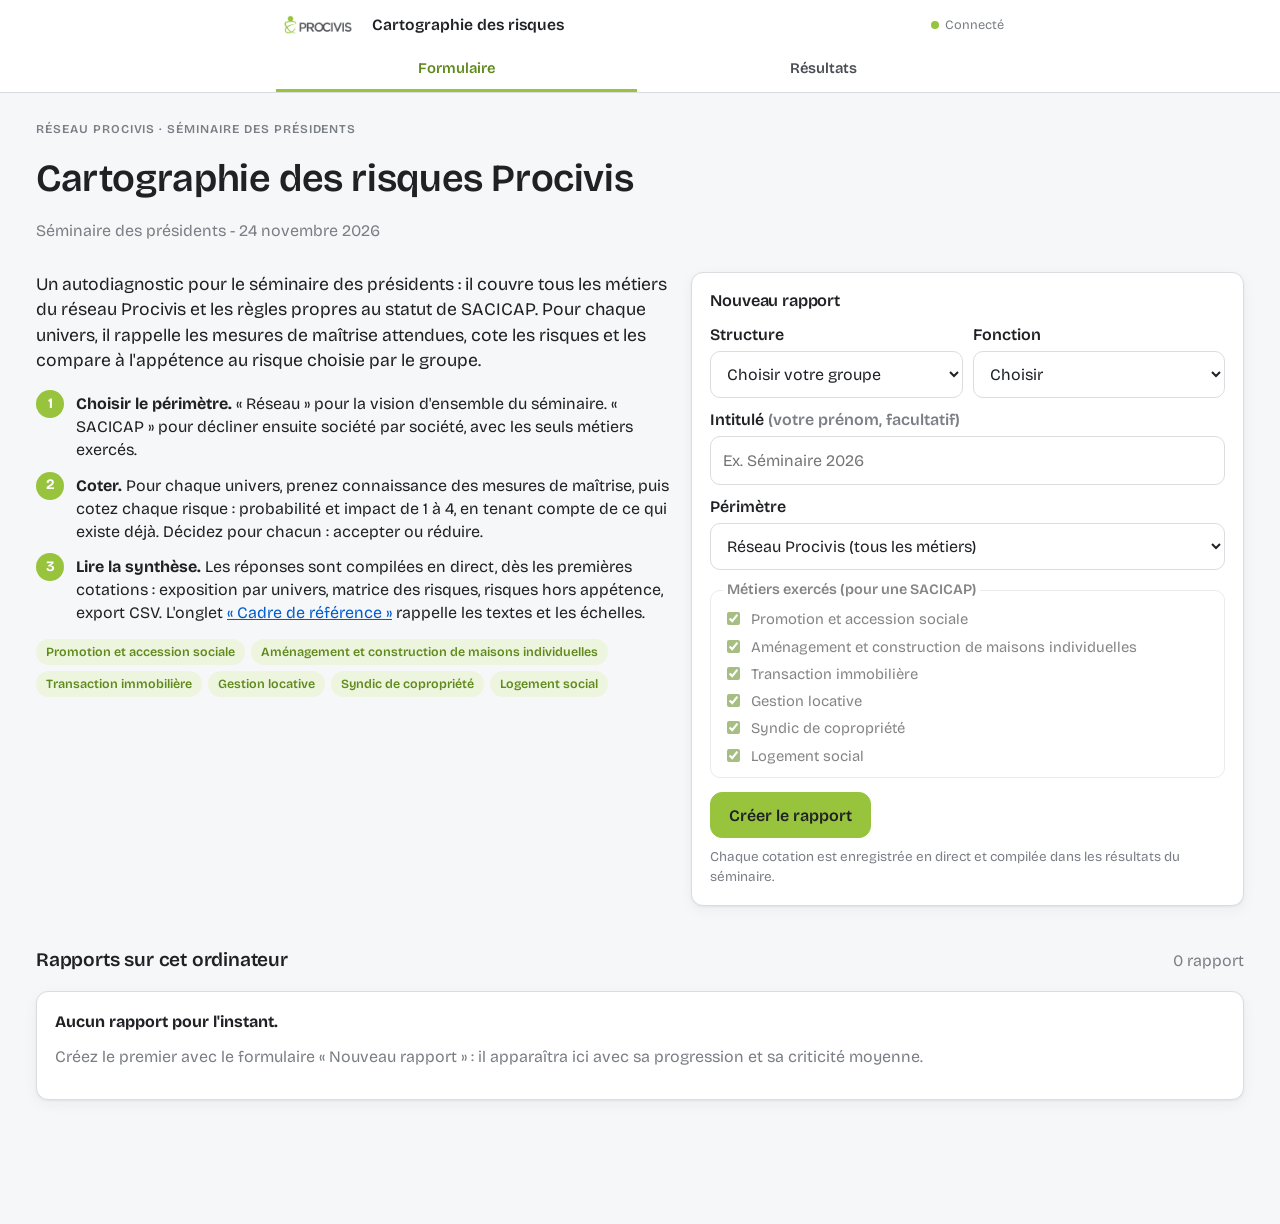
==== presidents/index.html @ 071e6ce3 "Page du séminaire des présidents et sauvegarde qui ne boucle plus Page presidents/ pour le séminaire" ====
<!doctype html>
<html lang="fr">
<head>
<meta charset="utf-8">
<meta name="viewport" content="width=device-width, initial-scale=1, viewport-fit=cover">
<title>Cartographie des risques - séminaire des présidents</title>
<meta name="description" content="Cartographie des risques du réseau Procivis : évaluation de la maîtrise et cotation des risques par les présidents de SACICAP, séminaire du 24 novembre 2026.">
<meta name="robots" content="noindex">
<link rel="icon" type="image/png" href="../assets/isotype-procivis.png">
<link rel="preconnect" href="https://fonts.googleapis.com">
<link rel="preconnect" href="https://fonts.gstatic.com" crossorigin>
<link href="https://fonts.googleapis.com/css2?family=Bricolage+Grotesque:opsz,wght@12..96,400;12..96,500;12..96,600;12..96,700&display=swap" rel="stylesheet">
<link rel="stylesheet" href="../styles.css?v=2026-11-23-presidents">
</head>
<body>
<header class="topbar">
  <div class="topbar-in">
    <a href="#/" aria-label="Accueil"><img src="../assets/logo-procivis.png" alt="Procivis"></a>
    <div class="titre">Cartographie des risques</div>
    <div class="statut" id="statut"><span class="dot"></span><span id="statut-txt">Chargement</span></div>
  </div>
  <nav class="onglets" aria-label="Sections"><a id="ong-form" href="#/">Formulaire</a><a id="ong-res" href="#/resultats">Résultats</a></nav>
</header>
<main id="app" class="page" aria-live="polite"></main>
<div id="bottombar"></div>
<div class="toast" id="toast" role="status"></div>
<div class="tooltip" id="tooltip" role="tooltip"></div>
<!-- Le script, le stockage et la feuille de style sont ceux de la page principale (dossier parent) ; config.js,
     societes.json et referentiel.json sont propres à ce dossier. Numéro de version : à changer à chaque mise en ligne pour que les navigateurs ne gardent pas un ancien script en cache -->
<script src="config.js?v=2026-11-23-presidents"></script>
<script src="../store.js?v=2026-11-23-presidents"></script>
<script src="../app.js?v=2026-11-23-presidents"></script>
</body>
</html>
---- styles.css ----
:root {
  --vert: #97C33D;
  --vert-fonce: #5F8A1C;
  --vert-pale: #EEF5DF;
  --gris: #525459;
  --gris-moyen: #8A8D93;
  --gris-clair: #E6E7E9;
  --fond: #F6F7F8;
  --surface: #FFFFFF;
  --encre: #1F2124;
  --encre-2: #4A4D53;
  --encre-3: #7A7E85;
  --bordure: #DADCE0;
  --accent-bleu: #005CCE;
  /* Niveaux de criticité (statuts, toujours accompagnés d'un libellé) */
  --niv-faible-bg: #E6F0D3; --niv-faible-fg: #3F6312;
  --niv-modere-bg: #F9DC7A; --niv-modere-fg: #5C4600;
  --niv-eleve-bg: #F4A86A; --niv-eleve-fg: #5E2A00;
  --niv-critique-bg: #EA6E86; --niv-critique-fg: #4D0718;
  --rayon: 12px;
  --ombre: 0 1px 2px rgba(31,33,36,.06), 0 4px 14px rgba(31,33,36,.05);
  --police: "Bricolage Grotesque", system-ui, -apple-system, "Segoe UI", Roboto, sans-serif;
}
* { box-sizing: border-box; }
html { -webkit-text-size-adjust: 100%; }
body { margin: 0; background: var(--fond); color: var(--encre); font-family: var(--police); font-size: 16px; line-height: 1.45; }
a { color: var(--accent-bleu); }
button { font-family: inherit; font-size: inherit; }
h1, h2, h3 { line-height: 1.2; margin: 0 0 .5rem; font-weight: 600; letter-spacing: -.01em; }
h1 { font-size: 1.55rem; } h2 { font-size: 1.2rem; } h3 { font-size: 1.02rem; }
p { margin: 0 0 .75rem; }
.muted { color: var(--encre-3); }
.small { font-size: .88rem; }

/* En-tête */
.topbar { position: sticky; top: 0; z-index: 20; background: var(--surface); border-bottom: 1px solid var(--bordure); }
.topbar-in { max-width: 760px; margin: 0 auto; padding: 10px 16px; display: flex; align-items: center; gap: 12px; }
.topbar img { height: 30px; width: auto; display: block; }
.topbar .titre { font-weight: 600; font-size: .98rem; flex: 1; }
/* Onglets Formulaire / Résultats, visibles sur toutes les pages */
.onglets { max-width: 760px; margin: 0 auto; padding: 0 16px; display: flex; gap: 6px; }
.onglets a { flex: 1; text-align: center; padding: 8px 12px 10px; font-weight: 600; font-size: .92rem; color: var(--encre-2); text-decoration: none; border-bottom: 3px solid transparent; }
.onglets a:hover { color: var(--encre); }
.onglets a.actif { color: var(--vert-fonce); border-bottom-color: var(--vert); }
.statut { display: inline-flex; align-items: center; gap: 6px; font-size: .8rem; color: var(--encre-3); white-space: nowrap; }
.statut .dot { width: 8px; height: 8px; border-radius: 50%; background: var(--vert); }
.statut.off .dot { background: var(--gris-moyen); }
.statut.busy .dot { background: #FFC400; }
.statut.err .dot { background: #FF3E65; }

/* Mise en page */
.page { max-width: 760px; margin: 0 auto; padding: 20px 16px 110px; }
.page.large { max-width: 1240px; }
.panel { overflow-x: auto; background: var(--surface); border: 1px solid var(--bordure); border-radius: var(--rayon); padding: 18px; margin-bottom: 14px; box-shadow: var(--ombre); }
.panel.accent { border-left: 4px solid var(--vert); }
.hero { display: flex; flex-direction: column; gap: 10px; padding: 8px 0 18px; }
.hero img { width: 180px; height: auto; }
.hero .sous { color: var(--encre-2); }
.etapes { display: grid; gap: 10px; margin: 6px 0 4px; }
.etape { display: flex; gap: 12px; align-items: flex-start; }
.etape b { flex: none; width: 28px; height: 28px; border-radius: 50%; background: var(--vert); color: #fff; display: inline-flex; align-items: center; justify-content: center; font-size: .9rem; }
.etape p { margin: 2px 0 0; }

/* Formulaires */
label.champ { display: block; font-weight: 600; margin: 12px 0 6px; }
label.champ small { display: block; font-weight: 400; color: var(--encre-3); }
input[type=text], select, textarea { width: 100%; padding: 12px 12px; border: 1px solid var(--bordure); border-radius: 10px; background: #fff; font: inherit; color: var(--encre); }
textarea { min-height: 96px; resize: vertical; }
input:focus, select:focus, textarea:focus, button:focus-visible { outline: 3px solid rgba(151,195,61,.45); outline-offset: 1px; }
.radios { display: grid; gap: 8px; }
.radio, .check { display: flex; gap: 10px; align-items: flex-start; padding: 10px 12px; border: 1px solid var(--bordure); border-radius: 10px; background: #fff; cursor: pointer; }
.radio input, .check input { margin-top: 3px; accent-color: var(--vert-fonce); }
.radio.on, .check.on { border-color: var(--vert); background: var(--vert-pale); }

/* Boutons */
.btn { display: inline-flex; align-items: center; justify-content: center; gap: 8px; min-height: 46px; padding: 10px 18px; border-radius: 12px; border: 1px solid var(--bordure); background: #fff; color: var(--encre); cursor: pointer; font-weight: 600; text-decoration: none; }
.btn.primaire { background: var(--vert); border-color: var(--vert); color: #1F2124; }
.btn.primaire:hover { background: #88B232; }
.btn.secondaire { background: var(--gris); border-color: var(--gris); color: #fff; }
.btn.lien { border: 0; background: transparent; color: var(--accent-bleu); font-weight: 500; padding: 6px 4px; min-height: 0; }
.btn[disabled] { opacity: .55; cursor: default; }
.btn.danger { background: #FFE0E7; border-color: #FF3E65; color: #8A0F2E; }
.btn.danger:hover { background: #FFD0DA; }
.btn.bloc { width: 100%; }
.actions { display: flex; flex-wrap: wrap; gap: 10px; margin-top: 14px; }

/* Liste des univers */
.bloc-titre { margin: 18px 0 8px; font-size: .82rem; text-transform: uppercase; letter-spacing: .08em; color: var(--encre-3); font-weight: 600; }
.ucard { display: flex; align-items: center; gap: 12px; width: 100%; text-align: left; background: var(--surface); border: 1px solid var(--bordure); border-radius: var(--rayon); padding: 14px 16px; margin-bottom: 8px; cursor: pointer; box-shadow: var(--ombre); }
.ucard:hover { border-color: var(--vert); }
.ucard .code { flex: none; width: 52px; font-size: .78rem; font-weight: 700; color: var(--vert-fonce); }
.ucard .nom { flex: 1; font-weight: 600; }
.ucard .meta { display: block; font-size: .82rem; color: var(--encre-3); font-weight: 400; }
.chip { display: inline-flex; align-items: center; gap: 6px; padding: 4px 10px; border-radius: 999px; font-size: .78rem; font-weight: 600; background: var(--gris-clair); color: var(--encre-2); white-space: nowrap; }
.chip.ok { background: var(--vert-pale); color: var(--vert-fonce); }
.chip.encours { background: #FFF3C4; color: #6B5200; }
.chip.sync { background: #E3F0FF; color: #084A9E; }
.progress { height: 8px; border-radius: 999px; background: var(--gris-clair); overflow: hidden; }
.progress > span { display: block; height: 100%; background: var(--vert); border-radius: 999px; transition: width .3s; }
.resume { display: flex; align-items: center; justify-content: space-between; gap: 12px; flex-wrap: wrap; }

/* Saisie d'un univers */
.rhead { display: flex; flex-direction: column; gap: 6px; margin-bottom: 12px; }
.rhead .nav { display: flex; justify-content: space-between; gap: 8px; }
.ref { font-size: .86rem; color: var(--encre-3); }
details.cadre { margin: 8px 0 0; }
details.cadre summary { cursor: pointer; color: var(--accent-bleu); font-weight: 500; }
.section-titre { display: flex; align-items: baseline; gap: 10px; margin: 20px 0 10px; }
.section-titre .num { color: var(--vert-fonce); font-weight: 700; }
.q { padding: 14px 0; border-top: 1px solid var(--gris-clair); }
.q:first-of-type { border-top: 0; }
.q p { margin: 0 0 10px; }
.q.libre label { display: block; margin: 0 0 8px; }
.q.libre .muted { font-weight: 400; }
.q.ajoutee { background: var(--vert-pale); border-top: 0; border-radius: 10px; padding: 14px 12px; margin-top: 8px; }
.q.ajoutee .chip { vertical-align: middle; }
.ajout-actions { margin-top: 6px; }
.ajout-ligne { display: flex; flex-wrap: wrap; gap: 8px; }
.ajout-ligne input[type=text] { flex: 1 1 240px; width: auto; }
.pills { display: flex; flex-wrap: wrap; gap: 8px; }
.pill { min-height: 44px; padding: 8px 12px; border-radius: 999px; border: 1px solid var(--bordure); background: #fff; color: var(--encre-2); cursor: pointer; font-weight: 500; font-size: .92rem; }
.pill:hover { border-color: var(--vert-fonce); }
.pill.on { background: var(--vert); border-color: var(--vert); color: #1F2124; font-weight: 600; }
.pill.na.on { background: var(--gris); border-color: var(--gris); color: #fff; }
.risque { padding: 16px 0; border-top: 1px solid var(--gris-clair); }
.risque .lib { display: flex; gap: 10px; align-items: flex-start; margin-bottom: 10px; }
.risque .lib .code { flex: none; font-size: .78rem; font-weight: 700; color: var(--vert-fonce); padding-top: 3px; width: 56px; }
.risque .lib b { font-weight: 600; }
.rate { display: grid; grid-template-columns: 96px 1fr; align-items: center; gap: 8px; margin: 8px 0; }
.rate .lab { font-size: .88rem; color: var(--encre-2); font-weight: 600; }
.scale { display: grid; grid-template-columns: repeat(4, 1fr); gap: 6px; }
.scale .pill { padding: 6px 4px; display: flex; flex-direction: column; align-items: center; line-height: 1.15; }
.scale .pill small { font-size: .68rem; font-weight: 500; opacity: .85; }
.crit { display: flex; align-items: center; gap: 10px; flex-wrap: wrap; margin-top: 8px; }
.badge { display: inline-flex; align-items: center; gap: 6px; padding: 5px 10px; border-radius: 8px; font-size: .82rem; font-weight: 700; background: var(--gris-clair); color: var(--encre-2); }
.badge.faible { background: var(--niv-faible-bg); color: var(--niv-faible-fg); }
.badge.modere { background: var(--niv-modere-bg); color: var(--niv-modere-fg); }
.badge.eleve { background: var(--niv-eleve-bg); color: var(--niv-eleve-fg); }
.badge.critique { background: var(--niv-critique-bg); color: var(--niv-critique-fg); }
.trait { display: inline-flex; gap: 6px; }
.trait .pill { min-height: 38px; padding: 6px 12px; }
.trait .pill.red.on { background: #FFE0E7; border-color: #FF3E65; color: #8A0F2E; }

/* Barre basse fixe */
.bottombar { position: fixed; left: 0; right: 0; bottom: 0; z-index: 25; background: rgba(255,255,255,.96); backdrop-filter: blur(8px); border-top: 1px solid var(--bordure); }
.bottombar-in { max-width: 760px; margin: 0 auto; padding: 10px 16px calc(10px + env(safe-area-inset-bottom)); display: flex; gap: 10px; align-items: center; }
.bottombar .info { flex: 1; font-size: .84rem; color: var(--encre-2); }

/* Toast */
.toast { position: fixed; left: 50%; bottom: 90px; transform: translateX(-50%); background: var(--encre); color: #fff; padding: 10px 16px; border-radius: 10px; font-size: .9rem; z-index: 40; box-shadow: var(--ombre); opacity: 0; transition: opacity .25s; pointer-events: none; max-width: 92vw; text-align: center; }
.toast.on { opacity: 1; }

/* Aide : tableaux d'échelles */
table.echelle { width: 100%; border-collapse: collapse; font-size: .88rem; margin: 6px 0 14px; }
table.echelle th, table.echelle td { text-align: left; padding: 8px 8px; border-bottom: 1px solid var(--gris-clair); vertical-align: top; }
table.echelle th { color: var(--encre-3); font-weight: 600; font-size: .78rem; text-transform: uppercase; letter-spacing: .05em; }

/* Résultats (animateur) */
.filtres { display: flex; flex-wrap: wrap; gap: 10px; align-items: end; }
.filtres label { font-size: .8rem; color: var(--encre-3); font-weight: 600; display: block; margin-bottom: 4px; }
.filtres select { width: auto; min-width: 150px; padding: 9px 10px; }
.kpis { display: grid; grid-template-columns: repeat(auto-fit, minmax(150px, 1fr)); gap: 10px; }
.kpi { background: var(--surface); border: 1px solid var(--bordure); border-radius: var(--rayon); padding: 14px 16px; }
.kpi .v { font-size: 1.7rem; font-weight: 700; letter-spacing: -.02em; line-height: 1.1; }
.kpi .l { font-size: .82rem; color: var(--encre-3); margin-top: 4px; }
.grid2 { display: grid; grid-template-columns: 1fr; gap: 14px; }
@media (min-width: 900px) { .grid2 { grid-template-columns: 1fr 1fr; } }
.bars { display: grid; gap: 7px; }
.bar { display: grid; grid-template-columns: minmax(120px, 34%) 1fr 54px; align-items: center; gap: 10px; font-size: .88rem; }
.bar .lab { color: var(--encre-2); white-space: nowrap; overflow: hidden; text-overflow: ellipsis; }
.bar .track { height: 14px; background: var(--gris-clair); border-radius: 4px; overflow: hidden; position: relative; }
.bar .fill { position: absolute; left: 0; top: 0; bottom: 0; background: var(--vert); border-radius: 0 4px 4px 0; }
.bar .fill.gris { background: var(--gris-moyen); }
.bar .val { text-align: right; font-variant-numeric: tabular-nums; color: var(--encre); font-weight: 600; }
.bar.sub .lab { padding-left: 10px; color: var(--encre-3); }
.matrice { display: grid; grid-template-columns: 34px repeat(4, 1fr); grid-auto-rows: minmax(74px, auto); gap: 4px; }
.matrice .ax { display: flex; align-items: center; justify-content: center; font-size: .8rem; color: var(--encre-3); font-weight: 600; }
.matrice .cell { border-radius: 8px; padding: 6px; display: flex; flex-wrap: wrap; gap: 4px; align-content: flex-start; min-height: 74px; border: 1px solid rgba(0,0,0,.04); }
.matrice .cell.faible { background: var(--niv-faible-bg); }
.matrice .cell.modere { background: var(--niv-modere-bg); }
.matrice .cell.eleve { background: var(--niv-eleve-bg); }
.matrice .cell.critique { background: var(--niv-critique-bg); }
.matrice .rk { font-size: .72rem; font-weight: 700; background: rgba(255,255,255,.85); border: 1px solid rgba(0,0,0,.08); border-radius: 6px; padding: 2px 6px; cursor: default; color: var(--encre); }
.matrice .rk.hors { outline: 2px solid var(--encre); }
.axes-lab { display: flex; justify-content: space-between; font-size: .8rem; color: var(--encre-3); margin-top: 6px; }
table.res { width: 100%; border-collapse: collapse; font-size: .88rem; }
table.res th, table.res td { padding: 8px 8px; border-bottom: 1px solid var(--gris-clair); text-align: left; vertical-align: top; }
table.res th { font-size: .76rem; text-transform: uppercase; letter-spacing: .05em; color: var(--encre-3); font-weight: 600; }
table.res td.num, table.res th.num { text-align: right; font-variant-numeric: tabular-nums; white-space: nowrap; }
table.res tr.hors td:first-child { border-left: 3px solid var(--encre); }
.range { position: relative; height: 10px; background: var(--gris-clair); border-radius: 4px; min-width: 90px; }
.range > span { position: absolute; top: 0; bottom: 0; background: var(--gris-moyen); border-radius: 4px; }
.range > i { position: absolute; top: -2px; width: 3px; height: 14px; background: var(--encre); border-radius: 2px; }
.legende { display: flex; flex-wrap: wrap; gap: 10px; font-size: .8rem; color: var(--encre-2); margin-top: 8px; }
.legende .sw { display: inline-block; width: 12px; height: 12px; border-radius: 3px; vertical-align: -2px; margin-right: 5px; border: 1px solid rgba(0,0,0,.06); }
.legende .sw.rond { border-radius: 50%; }
.legende .sw.hors { background: #fff; border: 2px solid var(--encre); }
.remarque { padding: 10px 0; border-top: 1px solid var(--gris-clair); }
.remarque .qui { font-size: .8rem; color: var(--encre-3); }
.tooltip { white-space: pre-line; position: fixed; z-index: 50; background: var(--encre); color: #fff; padding: 8px 10px; border-radius: 8px; font-size: .82rem; max-width: 300px; pointer-events: none; display: none; box-shadow: var(--ombre); }
.tooltip.on { display: block; }
.bandeau { background: #FFF3C4; color: #6B5200; border: 1px solid #F3DC7A; border-radius: 10px; padding: 10px 14px; margin-bottom: 14px; font-size: .9rem; }
.bandeau.erreur { background: #FFE0E7; color: #8A0F2E; border-color: #FFB3C2; }
.bandeau.ok { background: var(--vert-pale); color: var(--vert-fonce); border-color: var(--vert); }
/* Remise à zéro de la session (onglet Résultats) et effacement local (accueil) */
.reinit-in { display: flex; gap: 16px; align-items: center; justify-content: space-between; flex-wrap: wrap; }
.reinit-in > div:first-child { flex: 1 1 420px; }
.reinit h2 { font-size: 1.05rem; margin-bottom: 4px; }
.reinit p { margin: 0; }
.reinit .confirm { flex: 1 1 100%; background: #FFE0E7; border-radius: 10px; padding: 12px 14px; color: #4D0718; }
.reinit .confirm p { margin: 0 0 8px; }
.reinit .confirm .actions { margin-top: 6px; }
.confirm-local { border-left: 4px solid #FF3E65; }
.vide { text-align: center; padding: 30px 10px; color: var(--encre-3); }
@media (max-width: 480px) {
  .topbar .titre { font-size: .9rem; }
  .rate { grid-template-columns: 1fr; gap: 4px; }
  .scale .pill small { display: none; }
  .filtres select { min-width: 120px; }
}
@media print {
  .topbar, .bottombar, .filtres, .btn { display: none !important; }
  .page { padding: 0; }
}

/* Matrice en nuage de points */
.scatter { width: 100%; max-width: 760px; height: auto; display: block; max-height: 640px; margin: 0 auto; }
.scatter .c-faible { fill: var(--niv-faible-bg); }
.scatter .c-modere { fill: var(--niv-modere-bg); }
.scatter .c-eleve { fill: var(--niv-eleve-bg); }
.scatter .c-critique { fill: var(--niv-critique-bg); }
.scatter .axl { font-size: 11px; fill: var(--encre-3); font-family: var(--police); }
.scatter .axt { font-size: 11.5px; fill: var(--encre-2); font-weight: 600; font-family: var(--police); }
.scatter .pt circle { stroke: #fff; stroke-width: 2; cursor: default; } /* remplissage posé dans le SVG : une couleur par groupe */
.scatter .pt.hors circle { stroke: var(--encre); stroke-width: 2.5; }
.scatter .pt:hover circle { stroke: var(--encre); stroke-width: 3.5; }
.scatter .ptl { font-size: 10.5px; font-weight: 700; fill: var(--encre); font-family: var(--police); paint-order: stroke; stroke: #fff; stroke-width: 3px; stroke-linejoin: round; pointer-events: none; }

/* Accueil : disposition reprise de l'artifact d'origine (texte à gauche, « Nouveau rapport » à droite) */
.eyebrow { font-size: .75rem; letter-spacing: .08em; text-transform: uppercase; color: var(--encre-3); font-weight: 600; margin: 0 0 6px; }
.hero h1 { font-size: clamp(1.7rem, 3.4vw, 2.4rem); }
.intro { display: grid; grid-template-columns: 1fr; gap: 20px; align-items: start; margin-bottom: 28px; }
@media (min-width: 900px) { .intro { grid-template-columns: 1.15fr 1fr; } }
.intro-txt .lead { font-size: 1.1rem; max-width: 62ch; margin-bottom: 16px; }
.famlist { display: flex; flex-wrap: wrap; gap: 6px; margin-top: 14px; }
.chip.accent { background: var(--vert-pale); color: var(--vert-fonce); }
.newform .row { display: grid; grid-template-columns: 1fr; gap: 10px; }
@media (min-width: 560px) { .newform .row { grid-template-columns: 1fr 1fr; } }
.newform label.f { display: block; font-weight: 600; margin: 0 0 10px; }
.newform label.f input, .newform label.f select { margin-top: 5px; font-weight: 400; }
.newform fieldset.mets { border: 1px solid var(--bordure); border-radius: 10px; padding: 8px 12px 10px; margin: 2px 0 14px; display: grid; gap: 6px; }
.newform fieldset.mets legend { font-weight: 600; font-size: .9rem; padding: 0 4px; }
.newform fieldset.mets label { display: flex; gap: 8px; align-items: flex-start; font-size: .92rem; cursor: pointer; }
.newform fieldset.mets input { margin-top: 3px; accent-color: var(--vert-fonce); }
.newform fieldset.mets.inactif { opacity: .55; }
.newform .note { font-size: .84rem; color: var(--encre-3); margin: 10px 0 0; }
.rapports .rap-head { display: flex; justify-content: space-between; align-items: baseline; gap: 12px; flex-wrap: wrap; margin-bottom: 12px; }
table.rap td, table.rap th { padding: 12px 14px; }

/* ---------- Référentiel v5 : identifiants, liens mesures-risques, risques subis, ajout de question ---------- */
.q .lib { display: flex; gap: 10px; align-items: flex-start; }
.q .lib .code { flex: none; width: 66px; font-size: .78rem; font-weight: 700; color: var(--vert-fonce); padding-top: 3px; }
.q .lib p { margin: 0 0 8px; flex: 1; }
.liens { display: flex; flex-wrap: wrap; gap: 4px 6px; align-items: center; margin: 0 0 10px 76px; font-size: .8rem; color: var(--encre-3); }
.risque .liens { margin-left: 66px; }
.lien { display: inline-block; padding: 1px 8px; border-radius: 999px; background: var(--gris-clair); color: var(--encre-2); font-weight: 600; font-size: .76rem; cursor: help; }
.lien.ailleurs { background: #fff; border: 1px dashed var(--bordure); }
.lien small { font-weight: 400; font-size: .72rem; }
.orphelin { color: #8A1C1C; font-weight: 600; }
.chip.subi { background: #FDE8E8; color: #8A1C1C; }
.ajout-zone { margin-top: 18px; padding-top: 14px; border-top: 2px solid var(--gris-clair); }
.ajout-zone h3 { margin: 0 0 4px; font-size: 1rem; }
.ajout-zone .q.libre { padding-top: 6px; }
@media (max-width: 600px) { .liens, .risque .liens { margin-left: 0; } }

/* ---------- 14 octobre 2026 : partie 1 descriptive (mesures de maîtrise lues, non cotées) ---------- */
.intro-mesures { margin: -2px 0 6px; }
.mesures { list-style: none; margin: 0; padding: 0; }
.mesures li { display: flex; gap: 10px; align-items: flex-start; padding: 11px 0; border-top: 1px solid var(--gris-clair); }
.mesures li:first-child { border-top: 0; }
.mesures .code { flex: none; width: 66px; font-size: .78rem; font-weight: 700; color: var(--vert-fonce); padding-top: 3px; }
.mesures .txt { flex: 1; min-width: 0; }
.mesures .txt p { margin: 0 0 4px; }
.mesures .liens { margin: 0; }
@media (max-width: 600px) { .mesures li { flex-direction: column; gap: 2px; } .mesures .code { width: auto; padding-top: 0; } }
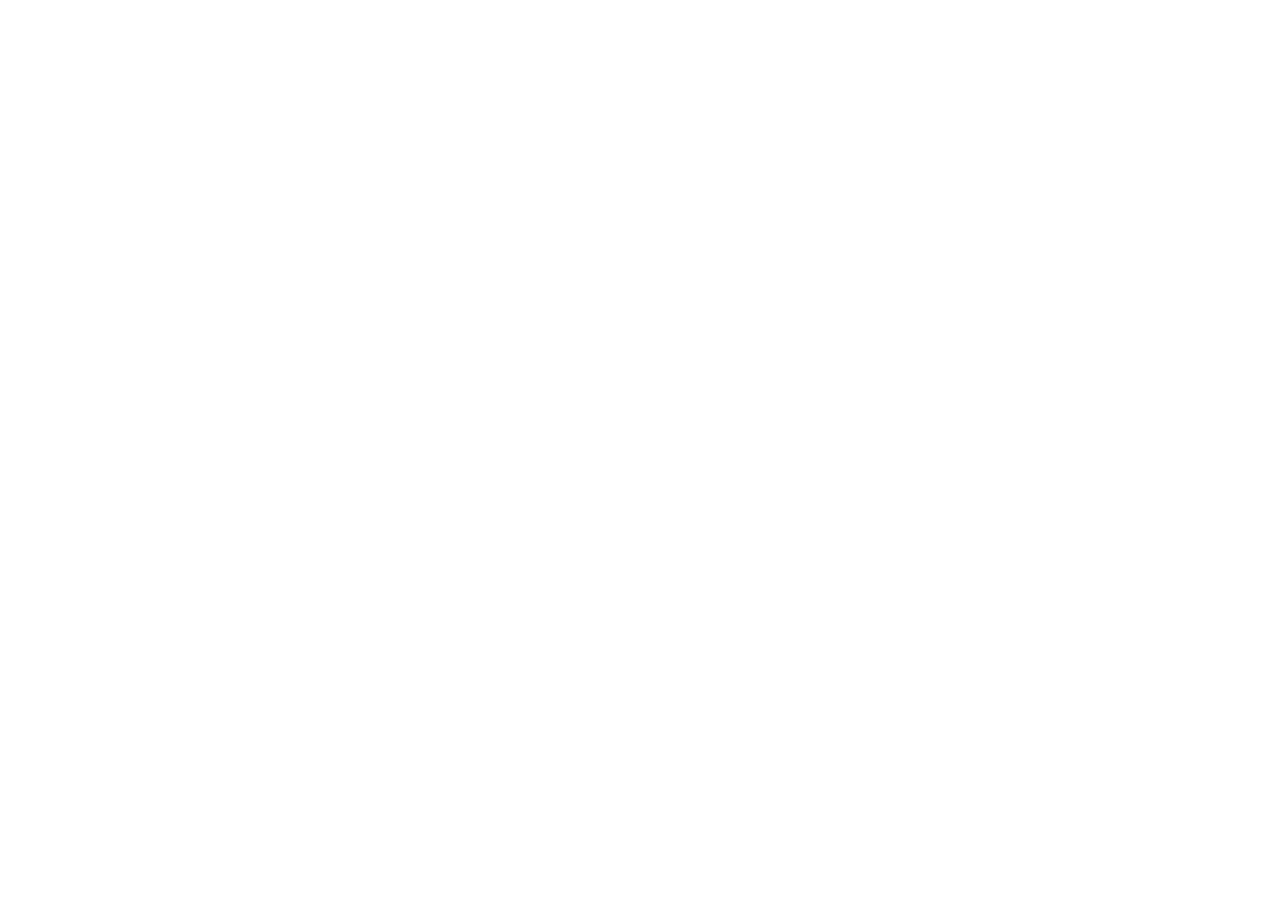
==== commit 1fd0ae22: "Séminaire des présidents : renvoi vers sa propre adresse La page du séminaire des présidents est dés" ====
--- a/presidents/index.html
+++ b/presidents/index.html
@@ -2,33 +2,17 @@
 <html lang="fr">
 <head>
 <meta charset="utf-8">
-<meta name="viewport" content="width=device-width, initial-scale=1, viewport-fit=cover">
+<meta name="viewport" content="width=device-width, initial-scale=1">
 <title>Cartographie des risques - séminaire des présidents</title>
-<meta name="description" content="Cartographie des risques du réseau Procivis : évaluation de la maîtrise et cotation des risques par les présidents de SACICAP, séminaire du 24 novembre 2026.">
 <meta name="robots" content="noindex">
-<link rel="icon" type="image/png" href="../assets/isotype-procivis.png">
-<link rel="preconnect" href="https://fonts.googleapis.com">
-<link rel="preconnect" href="https://fonts.gstatic.com" crossorigin>
-<link href="https://fonts.googleapis.com/css2?family=Bricolage+Grotesque:opsz,wght@12..96,400;12..96,500;12..96,600;12..96,700&display=swap" rel="stylesheet">
-<link rel="stylesheet" href="../styles.css?v=2026-11-23-presidents">
+<!-- La page du séminaire des présidents a sa propre adresse depuis le 23 novembre 2026 (dépôt seminaire_presidents).
+     Cette page y renvoie en gardant les paramètres de l'adresse. referentiel.json reste dans ce dossier :
+     la sauvegarde automatique y lit les libellés du référentiel v7. -->
+<script>location.replace("https://reseauprocivis.github.io/seminaire_presidents/" + location.search + location.hash);</script>
+<meta http-equiv="refresh" content="1; url=https://reseauprocivis.github.io/seminaire_presidents/">
 </head>
 <body>
-<header class="topbar">
-  <div class="topbar-in">
-    <a href="#/" aria-label="Accueil"><img src="../assets/logo-procivis.png" alt="Procivis"></a>
-    <div class="titre">Cartographie des risques</div>
-    <div class="statut" id="statut"><span class="dot"></span><span id="statut-txt">Chargement</span></div>
-  </div>
-  <nav class="onglets" aria-label="Sections"><a id="ong-form" href="#/">Formulaire</a><a id="ong-res" href="#/resultats">Résultats</a></nav>
-</header>
-<main id="app" class="page" aria-live="polite"></main>
-<div id="bottombar"></div>
-<div class="toast" id="toast" role="status"></div>
-<div class="tooltip" id="tooltip" role="tooltip"></div>
-<!-- Le script, le stockage et la feuille de style sont ceux de la page principale (dossier parent) ; config.js,
-     societes.json et referentiel.json sont propres à ce dossier. Numéro de version : à changer à chaque mise en ligne pour que les navigateurs ne gardent pas un ancien script en cache -->
-<script src="config.js?v=2026-11-23-presidents"></script>
-<script src="../store.js?v=2026-11-23-presidents"></script>
-<script src="../app.js?v=2026-11-23-presidents"></script>
+<p>La cartographie des risques du séminaire des présidents est à cette adresse :
+<a href="https://reseauprocivis.github.io/seminaire_presidents/">https://reseauprocivis.github.io/seminaire_presidents/</a></p>
 </body>
 </html>
